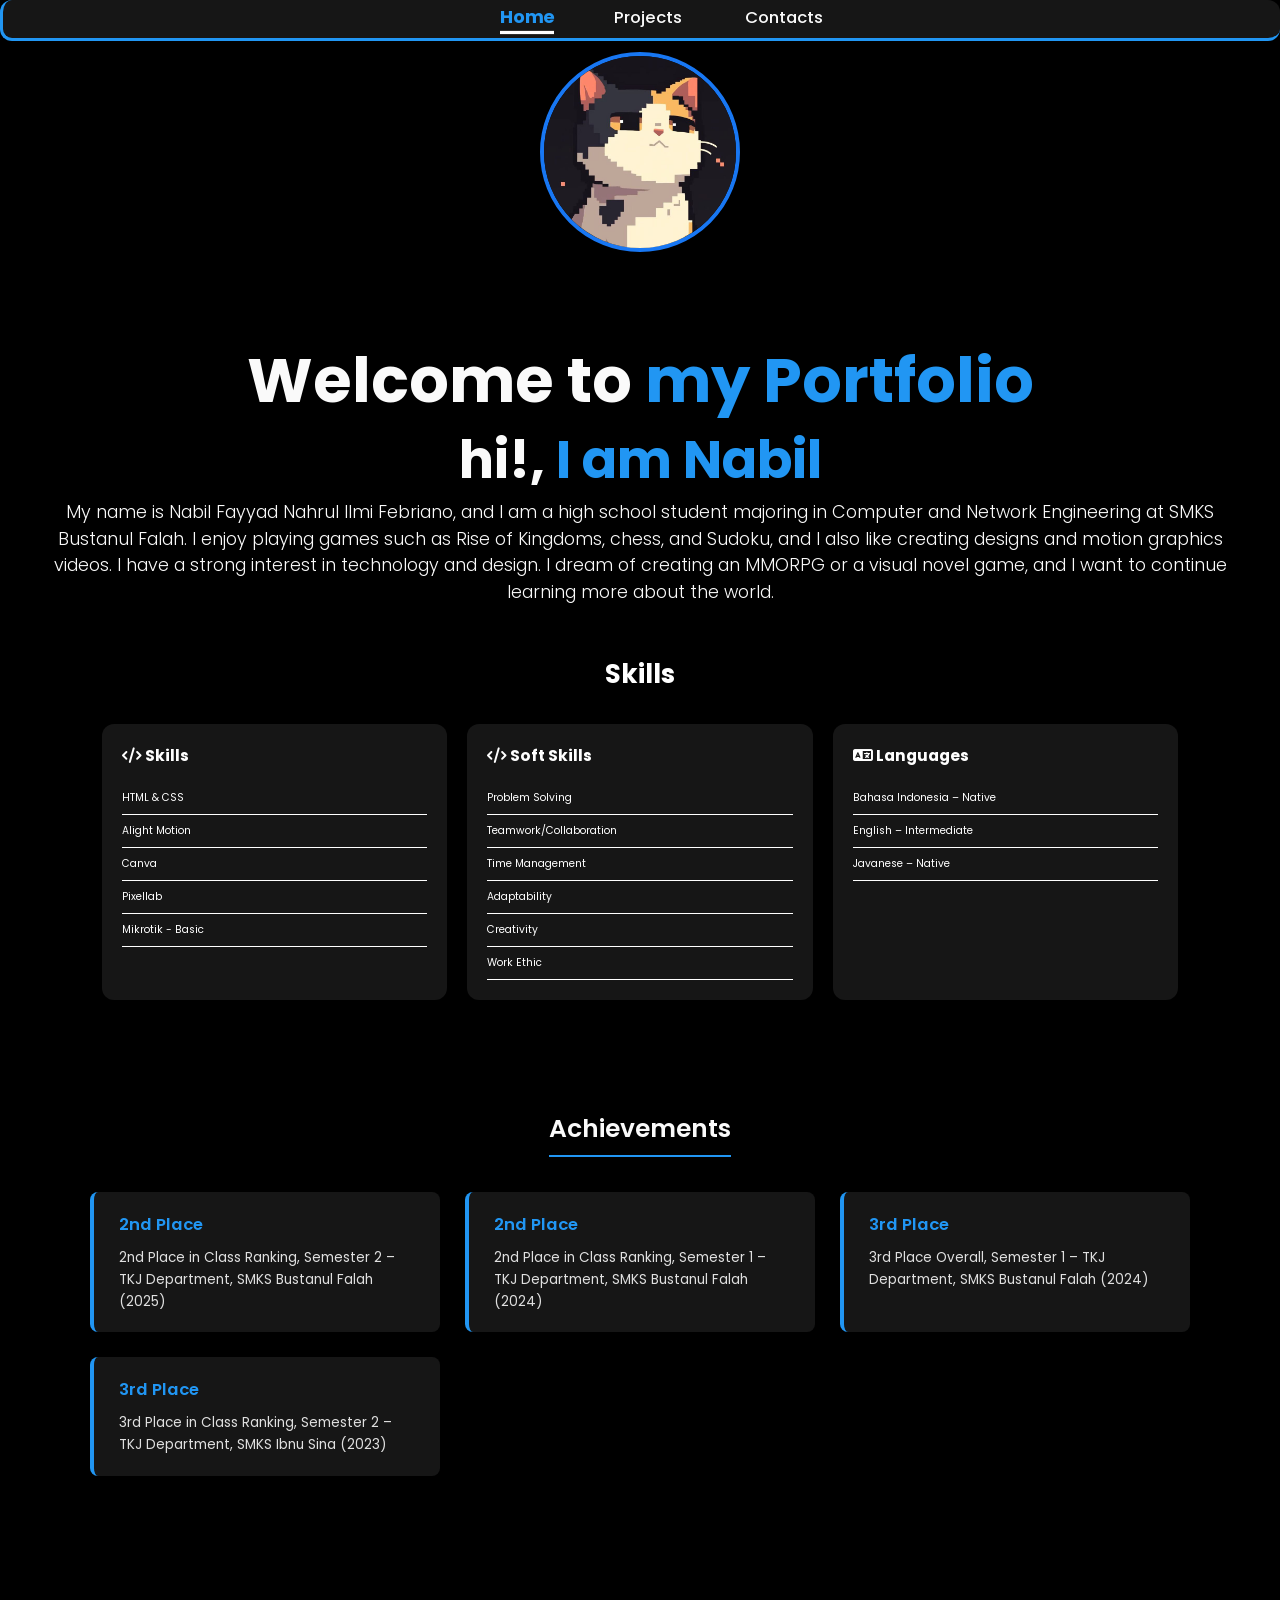
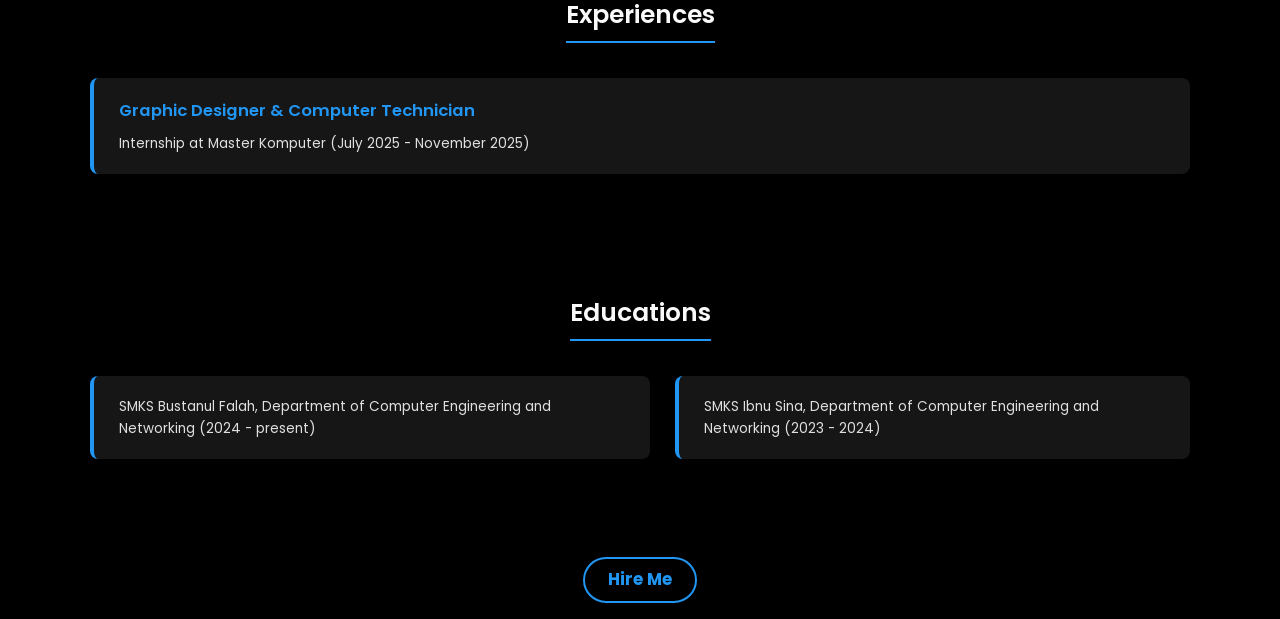
==== index.html @ a42dd320 "Add files via upload" ====
<!DOCTYPE html>
<html lang="en">
<head>
  <meta charset="UTF-8">
  <meta name="viewport" content="width=device-width, initial-scale=1.0">
  <title>Portfolio Website</title>
  <link rel="stylesheet" href="https://cdnjs.cloudflare.com/ajax/libs/font-awesome/6.4.0/css/all.min.css">
  <link rel="stylesheet" href="style.css">
  <link rel="stylesheet" href="skills.css">
</head>
<body>
  <header>
    
    <nav>
      <a href="./index.html" class="active">Home</a>
      <a href="./projects.html">Projects</a>
      <a href="./contacts.html">Contacts</a>
    </nav>
  </header>

  <!-- Home Section -->
  <section id="home" class="home">
    <div class="home-img">
      <img src="kucing kotak.jpeg" alt="my photo">
    </div>
    <div class="home-content">
      <h1>Welcome to <span>my Portfolio</span></h1>
      <h3 class="typing-text">hi!, <span>I am Nabil</span></h3>
      <p class="desk">
        My name is Nabil Fayyad Nahrul Ilmi Febriano, and I am a high school student majoring in Computer and Network Engineering at SMKS Bustanul Falah.
I enjoy playing games such as Rise of Kingdoms, chess, and Sudoku, and I also like creating designs and motion graphics videos.
I have a strong interest in technology and design. I dream of creating an MMORPG or a visual novel game, and I want to continue learning more about the world.
      </p>
    
    </div>
  </section>


  <!-- Skills Section -->
  <section id="skills" class="skills-section">
    <h1>Skills</h1>
    <div class="skills-container">

      <div class="card">
        <h2><i class="fa-solid fa-code"></i> Skills</h2>
        <ul>
          <li>HTML & CSS</li>
          <li>Alight Motion</li>
          <li>Canva</li>
          <li>Pixellab</li>
          <li>Mikrotik - Basic</li>
        </ul>
      </div>

      <div class="card">
        <h2><i class="fa-solid fa-code"></i> Soft Skills</h2>
        <ul>
          <li>Problem Solving</li>
          <li>Teamwork/Collaboration</li>
          <li>Time Management</li>
          <li>Adaptability</li>
          <li>Creativity</li>
          <li>Work Ethic</li>
        </ul>
      </div>

      <div class="card">
        <h2><i class="fa-solid fa-language"></i> Languages</h2>
        <ul>
          <li>Bahasa Indonesia – Native</li>
          <li>English – Intermediate</li>
          <li>Javanese – Native</li>
        </ul>
      </div>
    </div>
  </section>


  <section class="achievement">
    <h1>Achievements</h1>
    <div class="achievement-container">
      <div class="achievement-card">
        <h2>2nd Place</h2>
        <p>2nd Place in Class Ranking, Semester 2 – TKJ Department, SMKS Bustanul Falah (2025)</p>
      </div>
      <div class="achievement-card">
        <h2>2nd Place</h2>
        <p>2nd Place in Class Ranking, Semester 1 – TKJ Department, SMKS Bustanul Falah (2024)</p>
      </div>
      <div class="achievement-card">
        <h2>3rd Place</h2>
        <p>3rd Place Overall, Semester 1 – TKJ Department, SMKS Bustanul Falah (2024)</p>
      </div>
      <div class="achievement-card">
        <h2>3rd Place</h2>
        <p>3rd Place in Class Ranking, Semester 2 – TKJ Department, SMKS Ibnu Sina (2023)</p>
      </div>
    </div>
  </section>


  <section class="experience">
    <h1> Experiences</h1>
    <div class="experience-container">
      <div class="experience-card">
        <h2>Graphic Designer & Computer Technician</h2>
        <p>Internship at Master Komputer (July 2025 - November 2025)</p>
      </div>
  </section>


  <section class="education">
    <h1> Educations</h1>
    <div class="education-container">
      <div class="education-card">
        <p>SMKS Bustanul Falah, Department of Computer Engineering and Networking (2024 - present)</p>
      </div>
      <div class="education-card">
        <p>SMKS Ibnu Sina, Department of Computer Engineering and Networking (2023 - 2024)</p>
      </div>
  </section>


  <section class="contact-me">
      <a href="./contacts.html" class="btn">Hire Me</a>
  </section>
</body>
</html>
---- style.css ----
@import url('https://fonts.googleapis.com/css2?family=Poppins:wght@400;700&display=swap');

* {
    margin: 0;
    padding: 0;
    box-sizing: border-box;
    text-decoration: none;
    list-style: none;
    border: none;
    outline: none;
    font-family: 'Poppins', sans-serif;
}

html {
    font-size: 65%;
}

body {
    width: 100%;
    height: 100vh;
    background: #000000;
    overflow-x: hidden;
    color: #fafafa;
    padding-top: 80px;
    word-wrap: break-word;
}


header {
  position: fixed;
  top: 0;
  left: 0;
  width: 100%;
  z-index: 1000; /* biar nggak ketiban konten */
}


nav {
  display: flex;
  gap: 2rem; 
  padding: .5rem 1rem;
  justify-content: center;
  background-color: #161616;
  border-radius: 12px;
  display: flex;
  flex-direction: row;
  text-align: center;
  align-items: flex-end;

  /* tambahin ini biar konsisten */
  border-left: 3px solid #2196f3;
  border-bottom: 3px solid #2196f3;
}

nav a {
  font-size: 1.6rem;
  font-weight: 500;
  margin-left: 4rem;
  display: inline-block;
  border-bottom: 3px solid transparent;
  color: #fafafa;
  text-decoration: none;
  transition: color 1s cubic-bezier(0.23, 1, 0.32, 1), border-bottom-color 1s cubic-bezier(0.23, 1, 0.32, 1), transform 1s cubic-bezier(0.23, 1, 0.32, 1);
}

nav a:hover,
nav a.active {
  color: #2196f3;
  border-bottom: 3px solid #1877f3;
  transform: none;
  padding: 0;
    border-radius: 0;
}

body{
  padding: 5rem;
}

nav a.active {
    color: #2196f3 !important;
    border-bottom: 3px solid #fff !important;
    font-weight: bold;
    transform: scale(1.08);
    transition: color 1s cubic-bezier(0.23, 1, 0.32, 1), border-bottom-color 1s cubic-bezier(0.23, 1, 0.32, 1), transform 1s cubic-bezier(0.23, 1, 0.32, 1);
}


.home {
    display: flex;
    justify-content: center;
    align-items: center;
    gap: 8rem;
    background-color: #000000;
    flex-wrap: wrap;
    text-align: center;
}

.home .home-content h1 {
    font-size: 6rem;
    font-weight: 650;
    line-height: 1.3;
}

.home .home-content h3 {
    font-size: 5rem;
    font-weight: 700;
    line-height: 1.5;
}

.home .home-content p {
    font-size: 1.7rem;
    font-weight: 300;
    line-height: 1.5;
    max-width: 100%;
    text-align: center;
}

span {
    color: #2196f3;
}

.home-img {
    width: 40vw;
    max-width: 200px;
    aspect-ratio: 1 / 1;
}

.home-img img {
    width: 100%;
    height: 100%;
    object-fit: cover;
    border-radius: 50%;
    border: #1877f3 4px solid;
    transition: transform 0.3s ease;
}

.home-img img:hover {
    transform: scale(1.1);
}


.btn {
    display: inline-block;
    margin: 2rem auto 0 auto;
    padding: 0.8rem 2.2rem;
    font-size: 1.6rem;
    color: #2196f3;
    background: transparent;
    border: 2px solid #2196f3;
    border-radius: 30px;
    font-weight: bold;
    cursor: pointer;
    transition: background 0.4s, color 0.4s, box-shadow 0.4s;
    box-shadow: 0 0 0px #2196f3;
}

.btn:hover {
    background: #2196f3;
    color: #fff;
    box-shadow: 0 0 16px #2196f3;
}

.home-content .btn {
    display: block;
    margin: 2rem auto;
    text-align: center;
}


.cards {
    display: grid;
    grid-template-columns: repeat(auto-fit, minmax(250px, 1fr));
    gap: 1rem;
}

.skills-section {
    padding: 50px;
    text-align: center;
    background: #000000;
    display: flex;
    flex-direction: column;
    align-items: center;
    justify-content: center;
}

.skills-section h1 {
    font-size: 2.5rem;
    margin-bottom: 30px;
    color: #fff;
}

.skills-container {
    display: grid;
    grid-template-columns: repeat(auto-fit, minmax(250px, 1fr));
    gap: 20px;
    color: #fff;
    width: 100%;
    max-width: 1200px;
    margin: 0 auto;
}

.card {
    background: #161616;
    border-radius: 12px;
    padding: 20px;
    box-shadow: 0 4px 10px rgba(0,0,0,0.1);
    text-align: left;
}

.card h2 {
    font-size: 1.5rem;
    margin-bottom: 15px;
    color: #fff;
}

.card ul {
    list-style: none;
    padding: 0;
}

.card ul li {
    padding: 8px 0;
    border-bottom: 1px solid #fff;
    color: #fff;
}

/* Mobile tweak biar 1 kolom */
@media (max-width: 600px) {
  .skills-container {
    grid-template-columns: 1fr;
  }
}

@media (max-width: 995px) {
    nav {
        width: auto;
        padding: 1rem;
        gap: 0.8rem;
        justify-content: center;
        flex-wrap: wrap;
        border-left: 3px solid #2196f3;
        border-bottom: #2196f3 3px solid;
        border-top: 0.1rem solid rgba(0,0,0,0.1);
        background-color: #161616;
        text-align: center;
        align-items: center;

    }

    nav a {
        font-size: 1.2rem;
        margin-left: 0.5rem;
        display: inline;
    }

    .home {
        flex-direction: column;
        gap: 2rem;
        padding: 0 1rem;
    }

    .home .home-content h1 {
        font-size: 4rem;
    }

    .home .home-content h3 {
        font-size: 1.8rem;
    }

    .home .home-content p {
        font-size: 1rem;
    }
}

@media (max-width: 600px) {
    section {
        padding: 1rem 2%;
    }

    .home-img {
        width: 120px !important;
        height: 120px !important;
    }

    .home-img img {
        width: 120px !important;
        height: 120px !important;
        border-width: 2px !important;
    }
}

@media (max-width: 480px) {
    .home .home-content h1 { font-size: 2.5rem; }
    .home .home-content h3 { font-size: 1.4rem; }
    .home .home-content p { font-size: 0.9rem; }
}

/* Achievement Section - Semi Formal Style */
.achievement {
  padding: 60px 20px;
  background: #000000;
  text-align: center;
}

.achievement h1 {
  font-size: 2.4rem;
  margin-bottom: 35px;
  color: #fafafa;
  font-weight: 600;
  border-bottom: 2px solid #2196f3;
  display: inline-block;
  padding-bottom: 8px;
}

.achievement-container {
  display: grid;
  grid-template-columns: repeat(auto-fit, minmax(260px, 1fr));
  gap: 25px;
  max-width: 1100px;
  margin: 0 auto;
}

.achievement-card {
  background: #161616;
  border-left: 4px solid #2196f3;
  border-radius: 8px;
  padding: 20px 25px;
  text-align: left;
  transition: background 0.3s ease, transform 0.2s ease;
}

.achievement-card h2 {
  font-size: 1.6rem;
  margin-bottom: 10px;
  color: #2196f3;
  font-weight: 600;
}

.achievement-card p {
  font-size: 1.3rem;
  line-height: 1.6;
  color: #e0e0e0;
}

.achievement-card:hover {
  background: #1e1e1e;
  transform: translateY(-4px);
}

/* Responsive */
@media (max-width: 768px) {
  .achievement-card {
    text-align: center;
  }
}

@media (max-width: 600px) {
  body {
    padding: 4rem 1rem; /* lebih rapat di kiri-kanan */
  }

  .achievement-container {
    margin: 0 auto;
    padding: 0;
  }

  .achievement-card {
    margin: 0 auto;
    width: 100%;
    max-width: 320px; /* biar nggak terlalu melebar */
  }
}

.experience {
  padding: 60px 20px;
  background: #000000;
  text-align: center;
}

.experience h1 {
  font-size: 2.4rem;
  margin-bottom: 35px;
  color: #fafafa;
  font-weight: 600;
  border-bottom: 2px solid #2196f3;
  display: inline-block;
  padding-bottom: 8px;
}

.experience-container {
  display: grid;
  grid-template-columns: repeat(auto-fit, minmax(260px, 1fr));
  gap: 25px;
  max-width: 1100px;
  margin: 0 auto;
}

.experience-card {
  background: #161616;
  border-left: 4px solid #2196f3;
  border-radius: 8px;
  padding: 20px 25px;
  text-align: left;
  transition: background 0.3s ease, transform 0.2s ease;
}

.experience-card h2 {
  font-size: 1.6rem;
  margin-bottom: 10px;
  color: #2196f3;
  font-weight: 600;
}

.experience-card p {
  font-size: 1.3rem;
  line-height: 1.6;
  color: #e0e0e0;
}

.experience-card:hover {
  background: #1e1e1e;
  transform: translateY(-4px);
}

/* Responsive */
@media (max-width: 768px) {
  .experience-card {
    text-align: center;
  }
}

@media (max-width: 600px) {
  body {
    padding: 4rem 1rem; /* lebih rapat di kiri-kanan */
  }

  .experience-container {
    margin: 0 auto;
    padding: 0;
  }

  .experience-card {
    margin: 0 auto;
    width: 100%;
    max-width: 320px; /* biar nggak terlalu melebar */
  }
}

.education {
  padding: 60px 20px;
  background: #000000;
  text-align: center;
}

.education h1 {
  font-size: 2.4rem;
  margin-bottom: 35px;
  color: #fafafa;
  font-weight: 600;
  border-bottom: 2px solid #2196f3;
  display: inline-block;
  padding-bottom: 8px;
}

.education-container {
  display: flex;
  grid-template-columns: repeat(auto-fit, minmax(260px, 1fr));
  gap: 25px;
  max-width: 1100px;
  margin: 0 auto;
}

.education-card {
  background: #161616;
  border-left: 4px solid #2196f3;
  border-radius: 8px;
  padding: 20px 25px;
  text-align: left;
  transition: background 0.3s ease, transform 0.2s ease;
}

.education-card p {
  font-size: 1.3rem;
  line-height: 1.6;
  color: #e0e0e0;
}

.education-card:hover {
  background: #1e1e1e;
  transform: translateY(-4px);
}

/* Responsive */
@media (max-width: 900px) {
  .education-container {
    display: flex !important;
    flex-direction: column !important;
    align-items: center;
    gap: 20px;
  }

  .education-card {
    width: 100% !important;
    max-width: 500px !important;
    text-align: left;
  }
}

.contact-me {
  display: flex;
  justify-content: center;  
  align-items: center;   
  min-height: 100px;      
  text-align: center;
  background-color: black;
}
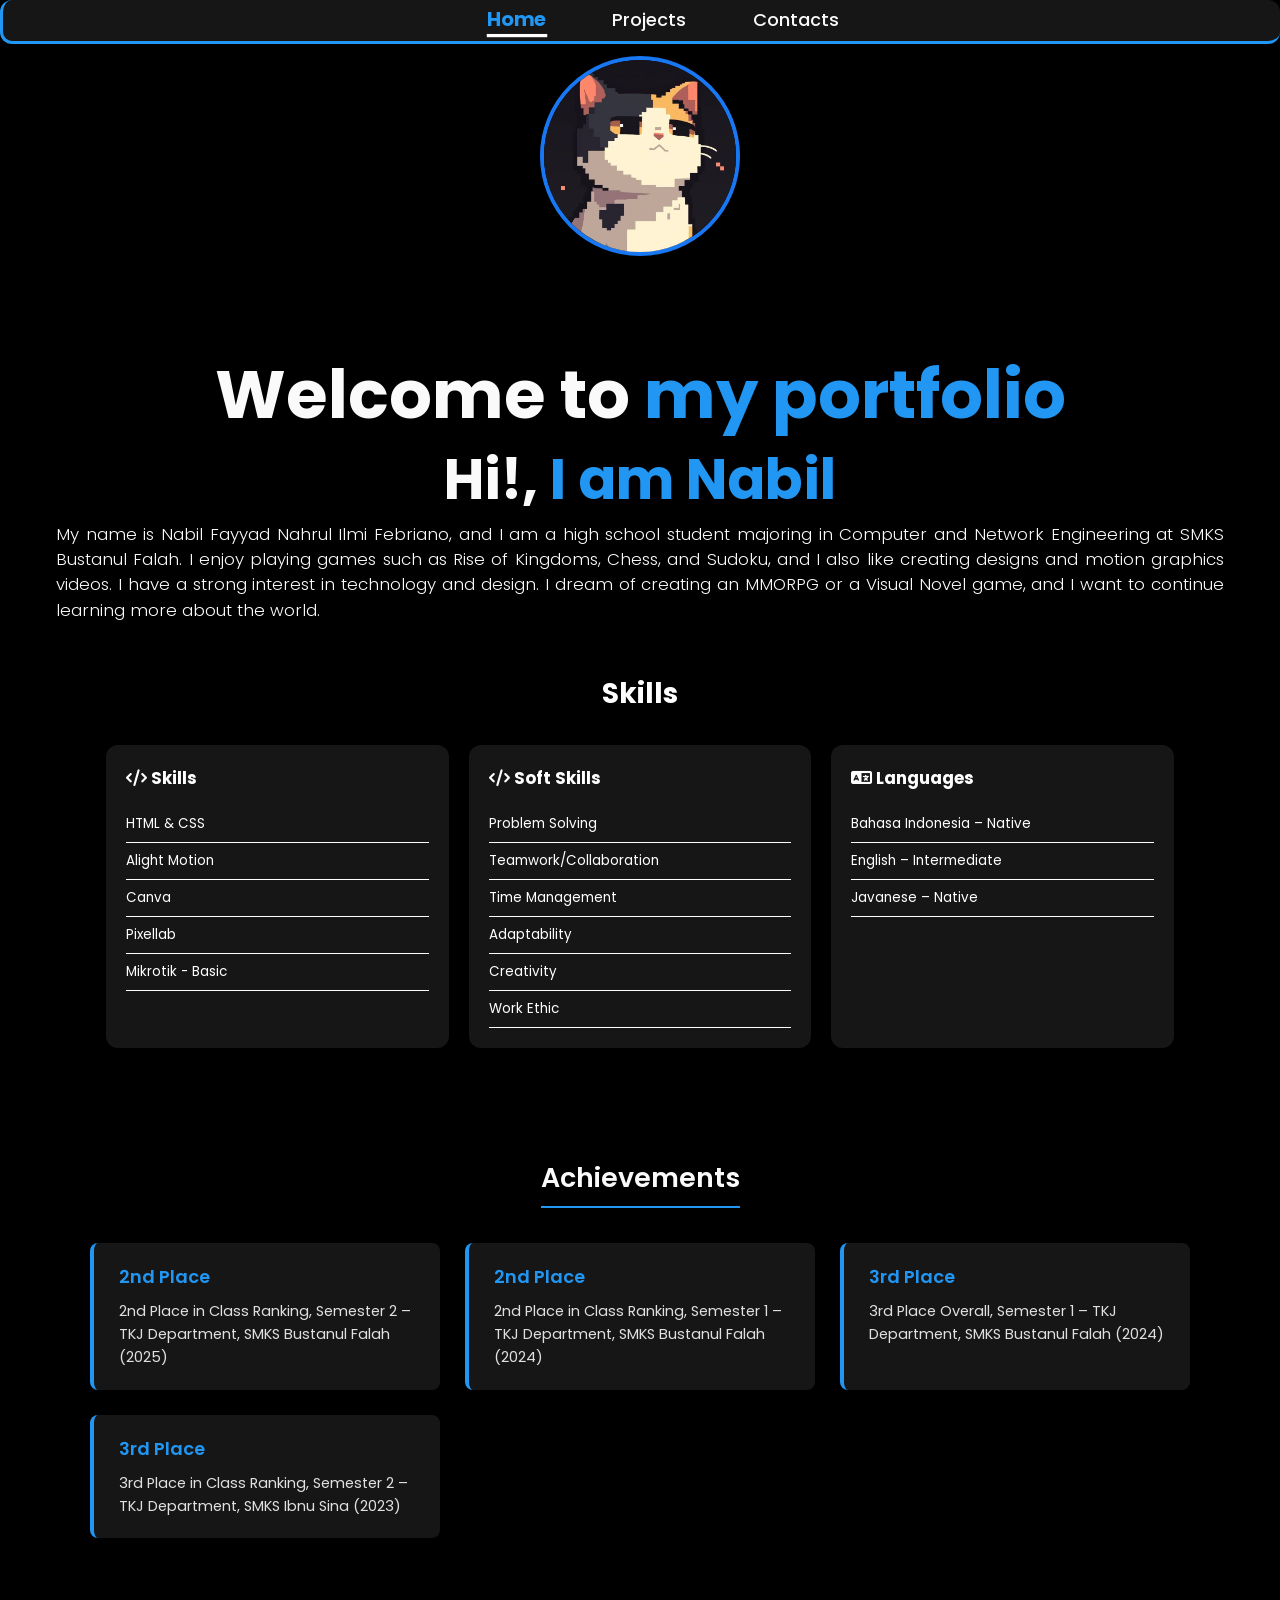
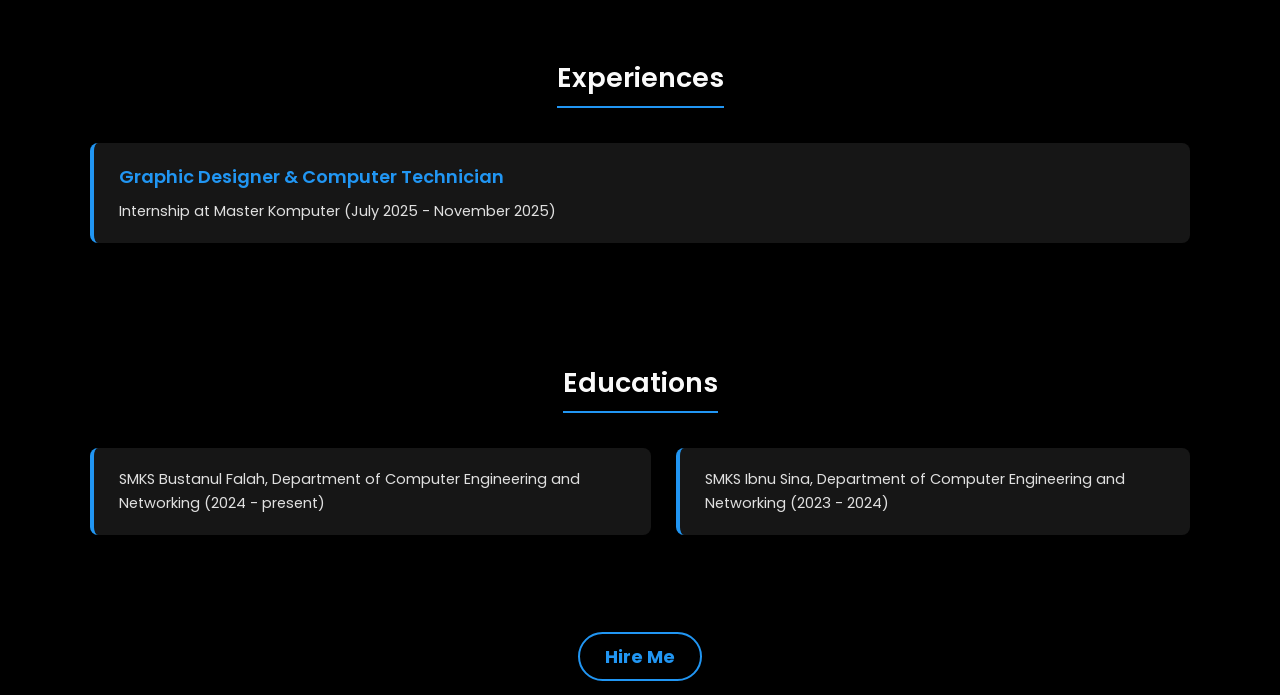
==== commit cbc732dc: "Add files via upload" ====
--- a/index.html
+++ b/index.html
@@ -3,7 +3,7 @@
 <head>
   <meta charset="UTF-8">
   <meta name="viewport" content="width=device-width, initial-scale=1.0">
-  <title>Portfolio Website</title>
+  <title>Nabil's Portfolio</title>
   <link rel="stylesheet" href="https://cdnjs.cloudflare.com/ajax/libs/font-awesome/6.4.0/css/all.min.css">
   <link rel="stylesheet" href="style.css">
   <link rel="stylesheet" href="skills.css">
@@ -24,12 +24,12 @@
       <img src="kucing kotak.jpeg" alt="my photo">
     </div>
     <div class="home-content">
-      <h1>Welcome to <span>my Portfolio</span></h1>
-      <h3 class="typing-text">hi!, <span>I am Nabil</span></h3>
+      <h1>Welcome to <span>my portfolio</span></h1>
+      <h3 class="typing-text">Hi!, <span>I am Nabil</span></h3>
       <p class="desk">
         My name is Nabil Fayyad Nahrul Ilmi Febriano, and I am a high school student majoring in Computer and Network Engineering at SMKS Bustanul Falah.
-I enjoy playing games such as Rise of Kingdoms, chess, and Sudoku, and I also like creating designs and motion graphics videos.
-I have a strong interest in technology and design. I dream of creating an MMORPG or a visual novel game, and I want to continue learning more about the world.
+I enjoy playing games such as Rise of Kingdoms, Chess, and Sudoku, and I also like creating designs and motion graphics videos.
+I have a strong interest in technology and design. I dream of creating an MMORPG or a Visual Novel game, and I want to continue learning more about the world.
       </p>
     
     </div>
--- a/style.css
+++ b/style.css
@@ -12,7 +12,7 @@
 }
 
 html {
-    font-size: 65%;
+    font-size: 70%;
 }
 
 body {
@@ -53,7 +53,7 @@
 }
 
 nav a {
-  font-size: 1.6rem;
+  font-size: 1.6rem !important;
   font-weight: 500;
   margin-left: 4rem;
   display: inline-block;
@@ -108,12 +108,17 @@
 }
 
 .home .home-content p {
-    font-size: 1.7rem;
+    font-size: 1.5rem !important;
     font-weight: 300;
     line-height: 1.5;
     max-width: 100%;
-    text-align: center;
-}
+  text-align: justify;
+  text-justify: inter-word; 
+  hyphens: auto;
+  overflow-wrap: break-word;
+  
+}
+
 
 span {
     color: #2196f3;
@@ -184,7 +189,7 @@
 }
 
 .skills-section h1 {
-    font-size: 2.5rem;
+    font-size: 2.5rem ;
     margin-bottom: 30px;
     color: #fff;
 }
@@ -219,6 +224,7 @@
 }
 
 .card ul li {
+  font-size: 1.2rem;
     padding: 8px 0;
     border-bottom: 1px solid #fff;
     color: #fff;
@@ -268,7 +274,9 @@
     }
 
     .home .home-content p {
-        font-size: 1rem;
+        font-size: 1.6rem;
+        max-width: 90%;
+        margin: 0 auto;
     }
 }
 
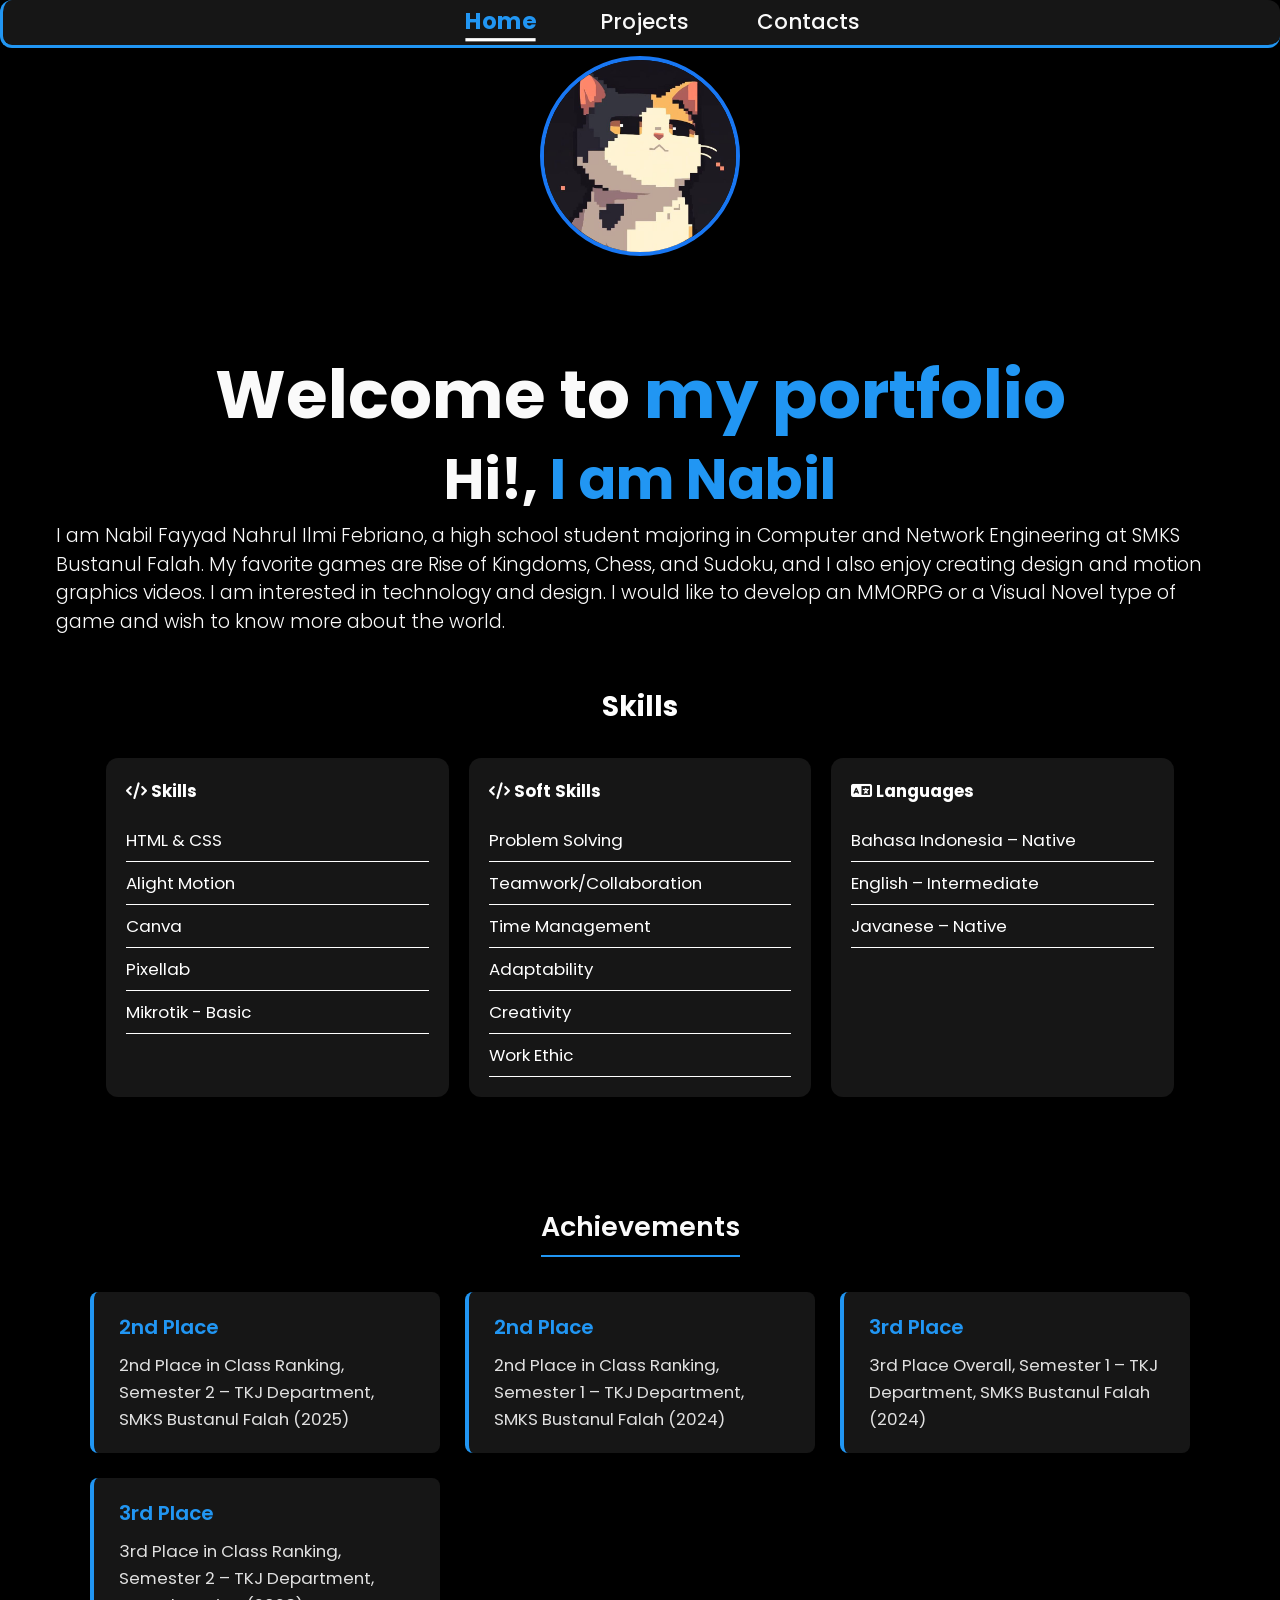
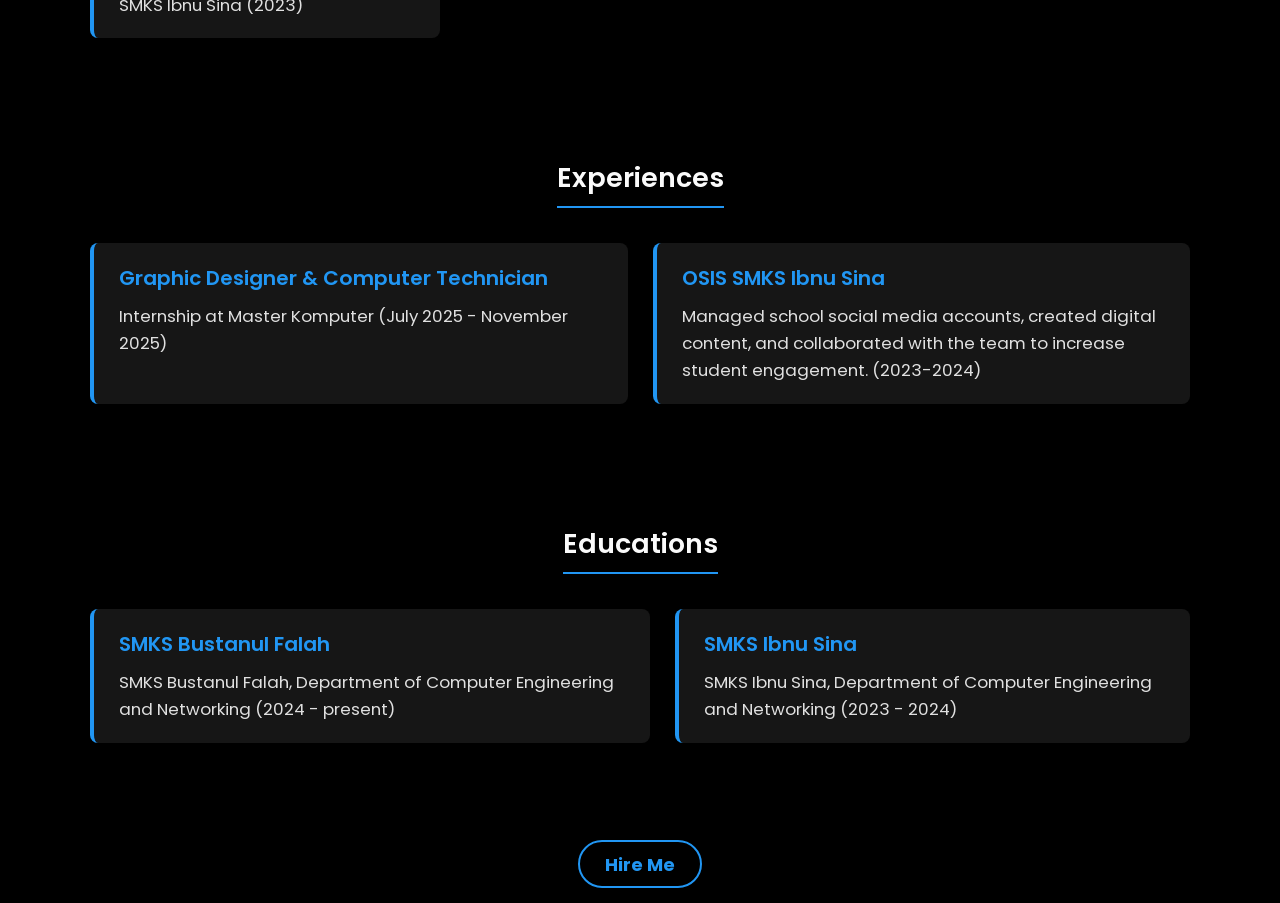
==== commit 2c95b5b0: "Add files via upload" ====
--- a/index.html
+++ b/index.html
@@ -3,7 +3,7 @@
 <head>
   <meta charset="UTF-8">
   <meta name="viewport" content="width=device-width, initial-scale=1.0">
-  <title>Nabil's Portfolio</title>
+  <title>Home</title>
   <link rel="stylesheet" href="https://cdnjs.cloudflare.com/ajax/libs/font-awesome/6.4.0/css/all.min.css">
   <link rel="stylesheet" href="style.css">
   <link rel="stylesheet" href="skills.css">
@@ -26,10 +26,7 @@
     <div class="home-content">
       <h1>Welcome to <span>my portfolio</span></h1>
       <h3 class="typing-text">Hi!, <span>I am Nabil</span></h3>
-      <p class="desk">
-        My name is Nabil Fayyad Nahrul Ilmi Febriano, and I am a high school student majoring in Computer and Network Engineering at SMKS Bustanul Falah.
-I enjoy playing games such as Rise of Kingdoms, Chess, and Sudoku, and I also like creating designs and motion graphics videos.
-I have a strong interest in technology and design. I dream of creating an MMORPG or a Visual Novel game, and I want to continue learning more about the world.
+      <p class="desk">I am Nabil Fayyad Nahrul Ilmi Febriano, a high school student majoring in Computer and Network Engineering at SMKS Bustanul Falah. My favorite games are Rise of Kingdoms, Chess, and Sudoku, and I also enjoy creating design and motion graphics videos. I am interested in technology and design. I would like to develop an MMORPG or a Visual Novel type of game and wish to know more about the world.
       </p>
     
     </div>
@@ -106,6 +103,10 @@
         <h2>Graphic Designer & Computer Technician</h2>
         <p>Internship at Master Komputer (July 2025 - November 2025)</p>
       </div>
+      <div class="experience-card">
+        <h2>OSIS SMKS Ibnu Sina</h2>
+        <p>Managed school social media accounts, created digital content, and collaborated with the team to increase student engagement. (2023-2024)</p>
+      </div>
   </section>
 
 
@@ -113,9 +114,11 @@
     <h1> Educations</h1>
     <div class="education-container">
       <div class="education-card">
+        <h2>SMKS Bustanul Falah</h2>
         <p>SMKS Bustanul Falah, Department of Computer Engineering and Networking (2024 - present)</p>
       </div>
       <div class="education-card">
+        <h2>SMKS Ibnu Sina</h2>
         <p>SMKS Ibnu Sina, Department of Computer Engineering and Networking (2023 - 2024)</p>
       </div>
   </section>
--- a/style.css
+++ b/style.css
@@ -53,7 +53,7 @@
 }
 
 nav a {
-  font-size: 1.6rem !important;
+  font-size: 1.9rem !important;
   font-weight: 500;
   margin-left: 4rem;
   display: inline-block;
@@ -108,14 +108,14 @@
 }
 
 .home .home-content p {
-    font-size: 1.5rem !important;
+    font-size: 1.7rem !important;
     font-weight: 300;
     line-height: 1.5;
     max-width: 100%;
-  text-align: justify;
-  text-justify: inter-word; 
-  hyphens: auto;
-  overflow-wrap: break-word;
+  text-align: left;
+
+ 
+ 
   
 }
 
@@ -224,7 +224,7 @@
 }
 
 .card ul li {
-  font-size: 1.2rem;
+  font-size: 1.5rem;
     padding: 8px 0;
     border-bottom: 1px solid #fff;
     color: #fff;
@@ -338,14 +338,14 @@
 }
 
 .achievement-card h2 {
-  font-size: 1.6rem;
+  font-size: 1.8rem;
   margin-bottom: 10px;
   color: #2196f3;
   font-weight: 600;
 }
 
 .achievement-card p {
-  font-size: 1.3rem;
+  font-size: 1.5rem;
   line-height: 1.6;
   color: #e0e0e0;
 }
@@ -413,14 +413,14 @@
 }
 
 .experience-card h2 {
-  font-size: 1.6rem;
+  font-size: 1.8rem;
   margin-bottom: 10px;
   color: #2196f3;
   font-weight: 600;
 }
 
 .experience-card p {
-  font-size: 1.3rem;
+  font-size: 1.5rem;
   line-height: 1.6;
   color: #e0e0e0;
 }
@@ -458,6 +458,12 @@
   padding: 60px 20px;
   background: #000000;
   text-align: center;
+}
+.education-card h2 {
+  font-size: 1.8rem;
+  margin-bottom: 10px;
+  color: #2196f3;
+  font-weight: 600;
 }
 
 .education h1 {
@@ -488,7 +494,7 @@
 }
 
 .education-card p {
-  font-size: 1.3rem;
+  font-size: 1.5rem;
   line-height: 1.6;
   color: #e0e0e0;
 }
